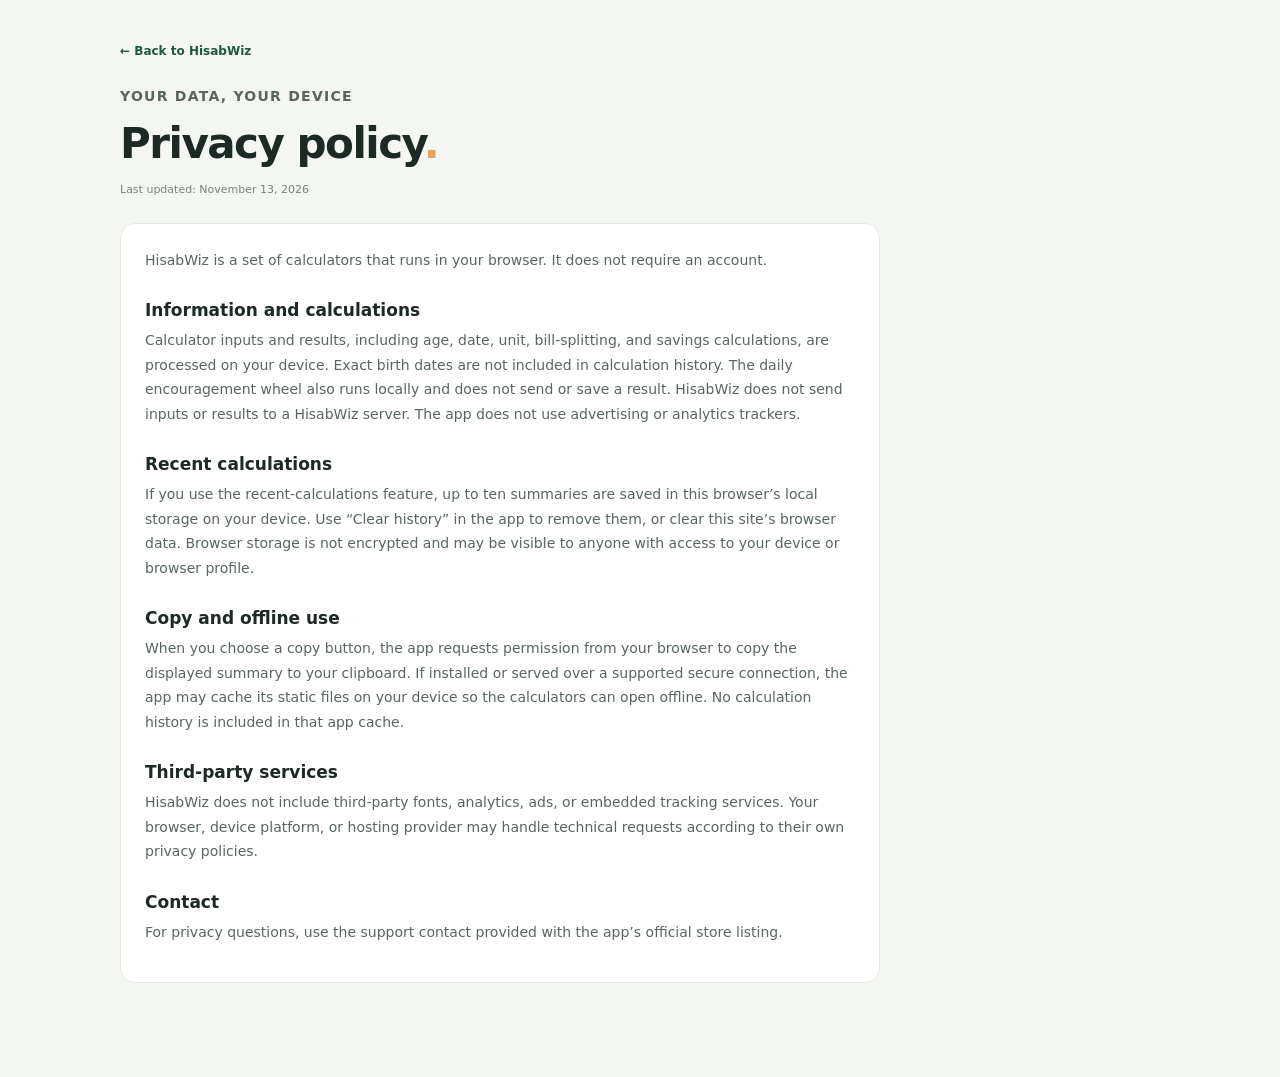
==== privacy.html @ c550ba0a "Initial HisabWiz project Co-authored-by: Copilot <223556219+Copilot@users.noreply.github.com>" ====
<!DOCTYPE html>
<html lang="en">
  <head>
    <meta charset="UTF-8" />
    <meta name="viewport" content="width=device-width, initial-scale=1.0" />
    <meta name="theme-color" content="#287252" />
    <meta name="description" content="HisabWiz privacy information: how calculations and recent history are handled." />
    <title>Privacy — HisabWiz</title>
    <link rel="icon" type="image/svg+xml" href="./icons/favicon.svg" />
    <link rel="stylesheet" href="./styles.css" />
    <style>
      .policy { width: min(760px, 100%); margin: 0 auto; padding: 8px 0 50px; }
      .policy h1 { margin: 10px 0 12px; font-size: clamp(30px, 5vw, 42px); letter-spacing: -1.5px; }
      .policy h2 { margin: 28px 0 8px; font-size: 17px; }
      .policy p, .policy li { color: #58665d; font-size: 14px; line-height: 1.75; }
      .policy a { color: #20583f; font-weight: 700; text-underline-offset: 3px; }
      .policy-updated { color: #78827e !important; font-size: 11px !important; }
      .policy-card { margin-top: 24px; padding: 24px; border: 1px solid var(--line); border-radius: 15px; background: white; }
      .back-link { display: inline-flex; margin-bottom: 26px; color: #20583f; font-size: 12px; font-weight: 700; text-decoration: none; }
      @media (max-width: 760px) { .policy { padding-top: 0; } .policy-card { padding: 19px; } }
    </style>
  </head>
  <body>
    <main class="main-content" style="margin-left:0;max-width:1000px;padding-top:32px">
      <article class="policy">
        <a class="back-link" href="./index.html">← Back to HisabWiz</a>
        <p class="eyebrow">YOUR DATA, YOUR DEVICE</p>
        <h1>Privacy policy<span class="title-dot">.</span></h1>
        <p class="policy-updated">Last updated: November 13, 2026</p>
        <section class="policy-card">
          <p>HisabWiz is a set of calculators that runs in your browser. It does not require an account.</p>
          <h2>Information and calculations</h2>
          <p>Calculator inputs and results, including age, date, unit, bill-splitting, and savings calculations, are processed on your device. Exact birth dates are not included in calculation history. The daily encouragement wheel also runs locally and does not send or save a result. HisabWiz does not send inputs or results to a HisabWiz server. The app does not use advertising or analytics trackers.</p>
          <h2>Recent calculations</h2>
          <p>If you use the recent-calculations feature, up to ten summaries are saved in this browser’s local storage on your device. Use “Clear history” in the app to remove them, or clear this site’s browser data. Browser storage is not encrypted and may be visible to anyone with access to your device or browser profile.</p>
          <h2>Copy and offline use</h2>
          <p>When you choose a copy button, the app requests permission from your browser to copy the displayed summary to your clipboard. If installed or served over a supported secure connection, the app may cache its static files on your device so the calculators can open offline. No calculation history is included in that app cache.</p>
          <h2>Third-party services</h2>
          <p>HisabWiz does not include third-party fonts, analytics, ads, or embedded tracking services. Your browser, device platform, or hosting provider may handle technical requests according to their own privacy policies.</p>
          <h2>Contact</h2>
          <p>For privacy questions, use the support contact provided with the app’s official store listing.</p>
        </section>
      </article>
    </main>
  </body>
</html>
---- styles.css ----
:root {
  color-scheme: light;
  --page: #f4f6f1;
  --surface: #ffffff;
  --surface-soft: #fafbf8;
  --ink: #1d2925;
  --muted: #68756d;
  --line: #e4e9e2;
  --green: #287252;
  --green-dark: #20583f;
  --green-pale: #e8f2eb;
  --shadow: 0 18px 48px rgba(38, 63, 49, 0.09);
}

* { box-sizing: border-box; }

body {
  margin: 0;
  min-width: 320px;
  min-height: 100vh;
  background: var(--page);
  color: var(--ink);
  font-family: system-ui, -apple-system, BlinkMacSystemFont, "Segoe UI", sans-serif;
  -webkit-font-smoothing: antialiased;
}

button, input, select { font: inherit; }
button { color: inherit; }
[hidden] { display: none !important; }
button:focus-visible, a:focus-visible, input:focus-visible, select:focus-visible {
  outline: 3px solid rgba(46, 119, 93, .3);
  outline-offset: 3px;
}

.app-shell { min-height: 100vh; }

.sidebar {
  position: fixed;
  inset: 0 auto 0 0;
  z-index: 3;
  display: flex;
  flex-direction: column;
  width: 248px;
  padding: 28px 16px 20px;
  background: #fff;
  border-right: 1px solid var(--line);
}

.brand {
  display: flex;
  align-items: center;
  gap: 10px;
  margin: 0 0 42px 10px;
  color: var(--ink);
  font: 800 24px/1 system-ui, -apple-system, BlinkMacSystemFont, "Segoe UI", sans-serif;
  letter-spacing: -1.5px;
  text-decoration: none;
}

.brand-mark {
  display: grid;
  width: 35px;
  height: 35px;
  place-items: center;
  border-radius: 12px;
  background: var(--green);
  color: white;
  font: 800 17px/1 system-ui, -apple-system, BlinkMacSystemFont, "Segoe UI", sans-serif;
  letter-spacing: 0;
}

.brand-accent, .title-dot { color: #e3a65b; }
.nav-label, .eyebrow {
  margin: 0;
  color: #87918b;
  font-size: 10px;
  font-weight: 800;
  letter-spacing: 1.25px;
}

.nav-label { padding: 0 12px 10px; }
.nav-group-label { padding-top: 28px; }
.main-nav { display: flex; flex-direction: column; }

.nav-item {
  display: flex;
  align-items: center;
  gap: 13px;
  width: 100%;
  min-height: 45px;
  padding: 0 12px;
  border: 0;
  border-radius: 10px;
  background: transparent;
  color: #66716b;
  font-size: 13px;
  font-weight: 600;
  text-align: left;
  cursor: pointer;
  transition: background .16s ease, color .16s ease;
}

.nav-item:hover { background: #f6f8f4; color: var(--ink); }
.nav-item.active { background: var(--green-pale); color: var(--green-dark); }
.nav-item.active::before { width: 3px; height: 22px; margin-left: -12px; border-radius: 0 3px 3px 0; background: var(--green); content: ""; }
.nav-icon { display: inline-grid; flex: 0 0 20px; width: 20px; height: 20px; place-items: center; font-size: 16px; font-weight: 700; }
svg.nav-icon, .tool-icon svg { fill: none; stroke: currentColor; stroke-linecap: round; stroke-linejoin: round; stroke-width: 1.7; }
svg.nav-icon { padding: 1px; }
.rupee-icon { font-family: system-ui, -apple-system, BlinkMacSystemFont, "Segoe UI", sans-serif; }
.nav-text { min-width: 0; }
.mobile-label { display: none; }

.sidebar-note {
  display: flex;
  gap: 10px;
  margin-top: auto;
  padding: 13px 10px;
  border: 1px solid var(--line);
  border-radius: 12px;
  color: var(--muted);
  font-size: 10px;
  line-height: 1.6;
}

.sidebar-note p { margin: 0; }
.sidebar-note strong { color: var(--ink); font-size: 11px; }
.note-icon { color: var(--green); font-weight: 800; }

.main-content {
  max-width: 1530px;
  min-height: 100vh;
  margin-left: 248px;
  padding: 0 52px 44px;
}

.topbar {
  display: flex;
  align-items: center;
  height: 76px;
  margin-bottom: 32px;
  border-bottom: 1px solid #e8ece6;
}

.topbar-spacer { flex: 1; }
.mobile-brand { display: none; align-items: center; gap: 9px; font: 800 19px system-ui, -apple-system, BlinkMacSystemFont, "Segoe UI", sans-serif; letter-spacing: -1px; }
.install-button { min-height: 34px; margin-right: 12px; padding: 0 12px; font-size: 10px; white-space: nowrap; }

.local-badge {
  display: inline-flex;
  align-items: center;
  gap: 8px;
  color: #78827e;
  font-size: 11px;
  font-weight: 600;
}

.local-badge .status-dot { width: 7px; height: 7px; flex: 0 0 7px; border-radius: 50%; background: #4baf7d; box-shadow: 0 0 0 3px #e4f3e9; }
.badge-mobile { display: none; }
.view { display: none; animation: appear .24s ease; }
.view.active { display: block; }

@keyframes appear {
  from { opacity: 0; transform: translateY(5px); }
  to { opacity: 1; transform: translateY(0); }
}

.welcome-row, .section-heading, .history-heading {
  display: flex;
  align-items: flex-end;
  justify-content: space-between;
  gap: 20px;
}

h1, h2, p { margin-top: 0; }
h1, h2 { font-family: system-ui, -apple-system, BlinkMacSystemFont, "Segoe UI", sans-serif; }

.welcome-row h1, .page-heading h1 {
  margin: 9px 0 7px;
  font-size: clamp(30px, 3.4vw, 42px);
  font-weight: 800;
  letter-spacing: -2px;
  line-height: 1.12;
}

.intro, .page-heading > p:last-child { margin: 0; color: var(--muted); font-size: 14px; }
.date-chip { padding: 8px 12px; border: 1px solid var(--line); border-radius: 9px; background: white; color: #637068; font-size: 11px; font-weight: 700; }

.hero-card {
  position: relative;
  display: grid;
  grid-template-columns: 1.08fr .92fr;
  gap: 40px;
  min-height: 265px;
  margin-top: 30px;
  padding: 33px 38px;
  overflow: hidden;
  border-radius: 18px;
  background: linear-gradient(118deg, #255e48 0%, #2d7554 58%, #357c5b 100%);
  color: white;
}

.hero-copy, .hero-example { position: relative; z-index: 1; }
.hero-topline { display: flex; align-items: center; justify-content: space-between; gap: 12px; }
.hero-kicker { color: #b7d5c6; font-size: 9px; font-weight: 800; letter-spacing: 1.5px; }
.hero-controls { display: flex; align-items: center; gap: 2px; margin-right: -6px; }
.hero-control { display: grid; width: 23px; height: 23px; place-items: center; padding: 0; border: 0; border-radius: 50%; background: transparent; cursor: pointer; }
.hero-control::before { width: 6px; height: 6px; border-radius: 50%; background: rgba(255,255,255,.52); content: ""; transition: width .2s ease, border-radius .2s ease, background .2s ease; }
.hero-control:hover::before { background: rgba(255,255,255,.85); }
.hero-control.active::before { width: 15px; border-radius: 5px; background: #fff; }
.hero-feature-content { animation: hero-feature-in .38s ease both; }
.hero-copy h2 { margin: 13px 0 10px; font-size: clamp(26px, 3vw, 36px); letter-spacing: -1.4px; line-height: 1.13; }
.hero-copy p { max-width: 400px; margin: 0; color: #d3e2d9; font-size: 12px; line-height: 1.7; }
.hero-card.is-changing .hero-feature-content, .hero-card.is-changing .hero-example { animation: hero-feature-in .38s ease both; }

@keyframes hero-feature-in {
  from { opacity: .35; transform: translateY(7px); }
  to { opacity: 1; transform: translateY(0); }
}

.button {
  display: inline-flex;
  align-items: center;
  justify-content: center;
  gap: 12px;
  min-height: 44px;
  padding: 0 17px;
  border: 0;
  border-radius: 9px;
  font-size: 12px;
  font-weight: 700;
  cursor: pointer;
  transition: transform .16s ease, background .16s ease;
}

.button:hover { transform: translateY(-1px); }
.button-light { margin-top: 20px; background: #fff; color: #285d49; }
.button-light:hover { background: #eff8f2; }
.button-primary { background: var(--green); color: white; }
.button-primary:hover { background: var(--green-dark); }
.button-quiet { border: 1px solid var(--line); background: white; color: #5e6a63; }
.button-quiet:hover { background: #f8faf7; }

.hero-example {
  align-self: center;
  padding: 20px 21px 17px;
  border: 1px solid rgba(255,255,255,.19);
  border-radius: 14px;
  background: rgba(15, 51, 37, .22);
  backdrop-filter: blur(4px);
}
.hero-example small { display: block; }

.example-top, .example-values, .example-result { display: flex; align-items: center; justify-content: space-between; }
.example-top { color: #cee3d7; font-size: 8px; font-weight: 800; letter-spacing: 1px; }
.example-dot { width: 7px; height: 7px; border-radius: 50%; background: #e9bd73; }
.example-values { justify-content: flex-start; gap: 13px; padding: 22px 0 18px; }
.example-values div { display: grid; gap: 6px; }
.example-values small { color: #c3d6cb; font-size: 9px; }
.example-values strong { font: 700 17px system-ui, -apple-system, BlinkMacSystemFont, "Segoe UI", sans-serif; }
.example-times { color: #a7c7b5; font-size: 13px; }
.example-result { padding-top: 14px; border-top: 1px solid rgba(255,255,255,.17); color: #d2e3d9; font-size: 10px; }
.example-result strong { color: #fff; font: 800 20px system-ui, -apple-system, BlinkMacSystemFont, "Segoe UI", sans-serif; }
.hero-orb { position: absolute; width: 200px; height: 200px; border: 1px solid rgba(255,255,255,.06); border-radius: 50%; }
.orb-one { top: -135px; right: 7%; }
.orb-two { right: -100px; bottom: -155px; width: 300px; height: 300px; }

.boost-card {
  display: grid;
  grid-template-columns: minmax(0, 1fr) 76px;
  grid-template-areas: "copy wheel" "message wheel";
  align-items: center;
  gap: 9px 12px;
  width: 100%;
  min-width: 0;
  min-height: 132px;
  margin-top: 16px;
  padding: 13px 15px;
  border: 1px solid #dfe9df;
  border-radius: 16px;
  background: radial-gradient(circle at 88% 40%, #f0f7ed, #fff 55%);
}
.boost-copy { grid-area: copy; }
.boost-copy h2 { margin: 4px 0; font-size: 15px; letter-spacing: -.35px; }
.boost-copy > p:not(.eyebrow) { max-width: 330px; margin: 0; color: var(--muted); font-size: 9px; line-height: 1.45; }
.boost-button { min-height: 31px; margin-top: 8px; padding: 0 10px; font-size: 9px; }
.boost-button:disabled { cursor: wait; opacity: .78; }
.boost-wheel-stage { position: relative; display: grid; grid-area: wheel; width: 76px; height: 76px; place-items: center; justify-self: end; align-self: start; margin-top: 2px; }
.boost-pointer {
  position: absolute;
  top: 0;
  z-index: 1;
  width: 0;
  height: 0;
  border-top: 10px solid #fff;
  border-right: 6px solid transparent;
  border-left: 6px solid transparent;
  filter: drop-shadow(0 2px 2px rgba(32,66,47,.2));
}
.boost-wheel {
  position: relative;
  display: grid;
  width: 68px;
  height: 68px;
  place-items: center;
  border: 4px solid rgba(255,255,255,.9);
  border-radius: 50%;
  background: conic-gradient(
    #e8c77d 0 45deg, #de9d78 45deg 90deg, #a9c5a5 90deg 135deg, #8cb5bc 135deg 180deg,
    #a9a0c4 180deg 225deg, #e6a5a9 225deg 270deg, #89b39d 270deg 315deg, #d7bc91 315deg 360deg
  );
  box-shadow: 0 7px 20px rgba(42,72,49,.16), inset 0 0 0 1px rgba(255,255,255,.65);
  transition: transform 4.1s cubic-bezier(.12,.72,.12,1);
}
.boost-emoji { position: absolute; top: 50%; left: 50%; display: grid; width: 10px; height: 10px; place-items: center; transform: translate(-50%,-50%) rotate(var(--angle)) translateY(-23px); font-size: 9px; line-height: 1; }
.boost-wheel-center { position: relative; z-index: 1; display: grid; width: 24px; height: 24px; place-items: center; border: 1px solid rgba(255,255,255,.86); border-radius: 50%; background: rgba(255,255,255,.92); color: #94733d; font-size: 12px; box-shadow: 0 2px 8px rgba(42,72,49,.13); }
.boost-message { grid-area: message; padding: 8px 10px; border: 1px solid rgba(224,233,221,.9); border-radius: 9px; background: rgba(255,255,255,.76); }
.boost-message p { margin: 0 0 3px; color: var(--green-dark); font-size: 10px; font-weight: 750; line-height: 1.4; }
.boost-message blockquote { margin: 0; color: #748077; font-size: 9px; font-style: italic; line-height: 1.45; }

.section-heading { align-items: flex-end; margin: 35px 0 16px; }
.section-heading h2 { margin: 6px 0 0; font-size: 20px; letter-spacing: -.7px; }
.tool-count { color: #89938e; font-size: 10px; font-weight: 600; }

.tool-grid { display: grid; grid-template-columns: repeat(3, minmax(0, 1fr)); gap: 12px; }
.tool-card {
  position: relative;
  display: flex;
  min-height: 146px;
  flex-direction: column;
  align-items: flex-start;
  padding: 15px 16px;
  border: 1px solid var(--line);
  border-radius: 13px;
  background: white;
  text-align: left;
  cursor: pointer;
  transition: transform .16s ease, box-shadow .16s ease, border-color .16s ease;
}

.tool-card:hover { transform: translateY(-2px); border-color: #cddbd1; box-shadow: 0 10px 24px rgba(38,63,49,.06); }
.tool-icon { display: grid; width: 34px; height: 34px; place-items: center; margin-bottom: 10px; border-radius: 11px; color: var(--green-dark); background: #eaf4ed; font-size: 17px; font-weight: 800; }
.tool-icon svg { width: 18px; height: 18px; }
.basic-tool .tool-icon { background: #eef0fb; color: #555e9b; }
.shop-tool .tool-icon { background: #fcf0e7; color: #b56d39; }
.property-tool .tool-icon { background: #f1ecf8; color: #7d679f; }
.emi-tool .tool-icon { background: #eaf1f8; color: #52779c; }
.more-tool .tool-icon, .savings-tool .tool-icon { background: #edf3e6; color: #6c7d39; }
.percentage-tool .tool-icon { background: #fbf2df; color: #a77a31; }
.dates-tool .tool-icon, .age-tool .tool-icon { background: #eaf1f8; color: #52779c; }
.converter-tool .tool-icon { background: #f1ecf8; color: #7d679f; }
.fuel-tool .tool-icon { background: #fcf0e7; color: #b56d39; }
.split-tool .tool-icon { background: #f1ecf8; color: #7d679f; }
.tool-tag { position: absolute; top: 24px; left: 57px; color: #929a95; font-size: 8px; font-weight: 800; letter-spacing: .9px; }
.tool-card strong { margin-bottom: 4px; font: 700 13px system-ui, -apple-system, BlinkMacSystemFont, "Segoe UI", sans-serif; }
.tool-card small { color: var(--muted); font-size: 10px; line-height: 1.5; }
.tool-arrow { position: absolute; right: 15px; bottom: 14px; color: #96a19a; font-size: 14px; }
.tool-guidance { margin-top: 16px; padding: 16px 18px; border: 1px solid var(--line); border-radius: 12px; background: #fff; }
.tool-guidance strong { font-size: 12px; }
.tool-guidance p { margin: 5px 0 0; color: var(--muted); font-size: 11px; line-height: 1.6; }
.more-grid .tool-card { min-height: 152px; }

.history-section { margin-top: 5px; }
.history-heading { margin-bottom: 12px; }
.text-button { padding: 5px 0; border: 0; background: transparent; color: var(--green); font-size: 10px; font-weight: 700; cursor: pointer; }
.history-list { overflow: hidden; border: 1px solid var(--line); border-radius: 12px; background: white; }
.empty-history { padding: 18px; color: #8a948e; font-size: 11px; text-align: center; }
.history-item { display: flex; align-items: center; justify-content: space-between; gap: 12px; padding: 12px 15px; border-bottom: 1px solid #f0f2ee; }
.history-item:last-child { border-bottom: 0; }
.history-item div { display: grid; gap: 3px; }
.history-item strong { font-size: 11px; }
.history-item small { color: var(--muted); font-size: 9px; }
.history-item b { font-size: 11px; }
.disclaimer { margin: 16px 0 0; color: #929a95; font-size: 9px; line-height: 1.6; }
.disclaimer a { margin-left: 4px; color: var(--green-dark); font-weight: 700; text-underline-offset: 2px; }

.page-heading { margin-bottom: 26px; }
.page-heading h1 { font-size: clamp(28px, 3vw, 38px); }
.page-heading > p:last-child { font-size: 13px; }
.calculator-layout { display: grid; grid-template-columns: minmax(0, 1.04fr) minmax(0, .96fr); align-items: stretch; gap: 16px; }
.panel { border: 1px solid var(--line); border-radius: 15px; background: white; box-shadow: 0 5px 18px rgba(35,58,43,.025); }
.input-panel { padding: 24px; }
.panel-title { display: flex; align-items: center; gap: 12px; margin-bottom: 23px; }
.panel-title h2 { margin: 0 0 3px; font-size: 15px; letter-spacing: -.35px; }
.panel-title p { margin: 0; color: var(--muted); font-size: 10px; }
.mini-icon { display: grid; width: 38px; height: 38px; place-items: center; border-radius: 12px; font-size: 18px; font-weight: 800; }
.mint { background: #e9f4ed; color: var(--green); }
.peach { background: #fcf0e7; color: #b56d39; }
.lavender { background: #f1ecf8; color: #7d679f; }
.blue { background: #eaf1f8; color: #52779c; }
.field { display: grid; gap: 8px; margin: 0 0 16px; color: #435149; font-size: 11px; font-weight: 700; }
.input-shell { display: flex; align-items: center; min-height: 47px; overflow: hidden; border: 1px solid #e3e9e2; border-radius: 9px; background: #fcfdfa; transition: border-color .15s, box-shadow .15s; }
.input-shell:focus-within { border-color: #8bb9a1; box-shadow: 0 0 0 3px rgba(46,119,93,.09); }
.input-shell input, .input-shell select { width: 100%; min-width: 0; height: 45px; padding: 0 12px; border: 0; outline: 0; background: transparent; color: var(--ink); font-size: 13px; font-weight: 600; }
.input-shell select { width: auto; min-width: 100px; border-left: 1px solid #e8ece6; color: #657169; cursor: pointer; }
.input-prefix, .input-suffix { display: grid; flex-shrink: 0; height: 45px; place-items: center; padding: 0 12px; background: #f4f7f2; color: #76827a; font-size: 11px; font-weight: 700; }
.input-prefix { border-right: 1px solid #e8ece6; }
.input-suffix { border-left: 1px solid #e8ece6; white-space: nowrap; font-size: 10px; }
.field-row { display: grid; grid-template-columns: 1fr 1fr; gap: 12px; }
.optional { color: #9aa39d; font-weight: 500; }
.form-actions { display: flex; gap: 9px; margin-top: 22px; }
.helper-text { margin: 14px 0 0; color: #69766d; font-size: 10px; line-height: 1.6; }

.result-panel { position: relative; min-height: 370px; padding: 24px; background: linear-gradient(145deg, #fff 45%, #f8fbf7); }
.result-topline { display: flex; align-items: center; justify-content: space-between; }
.result-label { color: #829087; font-size: 9px; font-weight: 800; letter-spacing: 1.2px; }
.icon-button { display: grid; width: 30px; height: 30px; place-items: center; border: 1px solid var(--line); border-radius: 8px; background: white; color: #65746b; font-size: 16px; cursor: pointer; }
.icon-button:hover { color: var(--green); border-color: #b9d1c2; }
.result-caption { margin: 25px 0 5px; color: #77837b; font-size: 11px; }
.big-result { display: block; color: #245c46; font: 800 clamp(27px, 3vw, 36px)/1.2 system-ui, -apple-system, BlinkMacSystemFont, "Segoe UI", sans-serif; letter-spacing: -1.4px; overflow-wrap: anywhere; }
.result-divider { height: 1px; margin: 22px 0 10px; background: var(--line); }
.result-line { display: flex; justify-content: space-between; gap: 12px; padding: 10px 0; color: #68756d; font-size: 12px; }
.result-line strong { color: #394840; font-size: 11px; text-align: right; }
.result-profit { margin-top: 5px; padding-top: 14px; border-top: 1px dashed #dfe6de; }
.result-profit strong { color: var(--green); }
.result-note { display: flex; gap: 9px; margin-top: 18px; padding: 11px; border-radius: 9px; background: #f2f7f2; color: #7c8980; font-size: 9px; line-height: 1.55; }
.result-note > span { display: grid; flex: 0 0 15px; width: 15px; height: 15px; place-items: center; border-radius: 50%; background: #dcebe0; color: var(--green); font-size: 9px; font-weight: 800; }
.result-note p { margin: 0; }
.result-footnote { margin-top: 9px; }
.property-value { display: grid; gap: 7px; margin-top: 16px; padding: 13px; border-radius: 10px; background: #f3f7f2; color: #77827c; font-size: 10px; }
.property-value strong { color: var(--green-dark); font: 800 18px system-ui, -apple-system, BlinkMacSystemFont, "Segoe UI", sans-serif; }

.basic-calculator { width: min(390px, 100%); margin: 0 auto; padding: 18px; }
.basic-display { display: flex; min-height: 112px; flex-direction: column; align-items: flex-end; justify-content: flex-end; gap: 8px; padding: 15px 12px 18px; overflow: hidden; }
.basic-display span { max-width: 100%; overflow: hidden; color: #8b9690; font-size: 11px; text-overflow: ellipsis; white-space: nowrap; }
.basic-display output { max-width: 100%; overflow: hidden; color: #263a30; font: 700 clamp(38px, 10vw, 50px)/1.1 system-ui, -apple-system, BlinkMacSystemFont, "Segoe UI", sans-serif; letter-spacing: -2px; text-overflow: ellipsis; }
.keypad { display: grid; grid-template-columns: repeat(4, 1fr); gap: 9px; }
.key { min-height: 59px; border: 1px solid #eef0ed; border-radius: 12px; background: #fafbf9; color: #34443a; font-size: 17px; font-weight: 700; cursor: pointer; transition: background .15s, transform .15s; }
.key:hover { transform: translateY(-1px); background: #f0f5ef; }
.key-soft { background: #f0f4ef; color: #5d6e63; font-size: 13px; }
.key-operator { background: #eef5ef; color: var(--green); font-size: 20px; }
.key-equals { background: var(--green); color: white; }
.key-equals:hover { background: var(--green-dark); }
.key-zero { grid-column: span 2; }

.toast { position: fixed; right: 24px; bottom: 24px; z-index: 10; padding: 11px 16px; transform: translateY(12px); border-radius: 9px; background: #243b30; color: white; font-size: 11px; opacity: 0; pointer-events: none; transition: opacity .2s, transform .2s; }
.toast.show { transform: translateY(0); opacity: 1; }
.floating-back {
  position: fixed;
  right: 24px;
  bottom: 22px;
  z-index: 5;
  display: inline-flex;
  align-items: center;
  gap: 8px;
  min-height: 46px;
  padding: 0 16px 0 13px;
  overflow: hidden;
  border: 1px solid rgba(255,255,255,.78);
  border-radius: 999px;
  background: rgba(255,255,255,.68);
  color: var(--green-dark);
  box-shadow: 0 10px 28px rgba(34,66,48,.16), inset 0 1px 0 rgba(255,255,255,.85);
  backdrop-filter: blur(16px);
  -webkit-backdrop-filter: blur(16px);
  font-size: 12px;
  font-weight: 750;
  cursor: pointer;
  transition: transform .2s ease, box-shadow .2s ease, background .2s ease;
}
.floating-back::before {
  position: absolute;
  inset: -20% auto -20% -60%;
  width: 42%;
  transform: skewX(-20deg);
  background: linear-gradient(90deg, transparent, rgba(255,255,255,.72), transparent);
  content: "";
  animation: glass-sheen 5s ease-in-out infinite;
}
.floating-back:hover { transform: translateY(-3px); background: rgba(255,255,255,.84); box-shadow: 0 14px 32px rgba(34,66,48,.2); }
.floating-back:active { transform: translateY(0) scale(.97); }
.floating-back svg { position: relative; width: 17px; height: 17px; fill: none; stroke: currentColor; stroke-linecap: round; stroke-linejoin: round; stroke-width: 1.8; }
.floating-back span { position: relative; }

@keyframes glass-sheen {
  0%, 62% { left: -60%; }
  88%, 100% { left: 125%; }
}

@media (min-width: 1450px) {
  .main-content { margin-right: auto; }
}

@media (max-width: 1100px) {
  .main-content { padding-right: 30px; padding-left: 30px; }
  .sidebar { width: 220px; }
  .main-content { margin-left: 220px; }
  .tool-grid { grid-template-columns: repeat(2, minmax(0, 1fr)); }
  .hero-card { gap: 22px; padding: 28px; }
  .boost-card { grid-template-columns: minmax(0, 1fr) 72px; gap: 8px; padding: 12px; }
  .boost-wheel-stage { width: 72px; height: 72px; }
  .boost-wheel { width: 64px; height: 64px; }
}

@media (max-width: 760px) {
  .sidebar { inset: auto 0 0; width: 100%; height: 67px; padding: 5px 7px max(5px, env(safe-area-inset-bottom)); border-top: 1px solid var(--line); border-right: 0; background: rgba(255,255,255,.97); }
  .sidebar .brand, .sidebar > .nav-label, .sidebar-note { display: none; }
  .main-nav { height: 100%; flex-direction: row; justify-content: space-around; gap: 2px; }
  .main-nav .nav-group-label { display: none; }
  .nav-item { width: auto; min-width: 0; min-height: 52px; flex: 1; flex-direction: column; justify-content: center; gap: 3px; padding: 2px 1px; border-radius: 9px; color: #627068; font-size: 9px; }
  .nav-item.active::before { display: none; }
  .nav-item.active { background: #eaf3ec; color: var(--green-dark); }
  .nav-text { max-width: 100%; overflow: hidden; text-overflow: ellipsis; white-space: nowrap; }
  .desktop-label { display: none; }
  .mobile-label { display: inline; }
  .nav-icon { flex: 0 0 21px; width: 21px; height: 21px; font-size: 17px; }
  .local-badge { gap: 6px; font-size: 9px; }
  .badge-desktop { display: none; }
  .badge-mobile { display: inline; }
  .install-button { min-height: 32px; margin-right: 8px; padding: 0 9px; font-size: 9px; }
  .main-content { min-height: calc(100vh - 67px); margin-left: 0; padding: 0 20px 96px; }
  .floating-back { right: 16px; bottom: calc(67px + 14px + env(safe-area-inset-bottom)); }
  .topbar { height: 61px; margin-bottom: 24px; }
  .mobile-brand { display: flex; }
  .mobile-brand .brand-mark { width: 29px; height: 29px; border-radius: 9px; font-size: 14px; }
  .local-badge { font-size: 9px; }
  .welcome-row { align-items: flex-start; }
  .date-chip { display: none; }
  .welcome-row h1 { font-size: 32px; }
  .intro { max-width: 310px; font-size: 12px; line-height: 1.6; }
  .hero-card { grid-template-columns: 1fr; gap: 23px; margin-top: 23px; padding: 24px; }
  .hero-copy h2 { font-size: 30px; }
  .hero-example { width: 100%; }
  .example-values { padding: 17px 0 15px; }
  .example-values strong { font-size: 15px; }
  .boost-card { grid-template-columns: minmax(0, 1fr) 68px; grid-template-areas: "copy wheel" "message wheel"; gap: 8px; margin-top: 16px; padding: 12px; }
  .boost-copy h2 { font-size: 15px; }
  .boost-wheel-stage { width: 68px; height: 68px; }
  .boost-wheel { width: 60px; height: 60px; border-width: 4px; }
  .boost-emoji { width: 8px; height: 8px; transform: translate(-50%,-50%) rotate(var(--angle)) translateY(-20px); font-size: 8px; }
  .boost-wheel-center { width: 21px; height: 21px; font-size: 11px; }
  .boost-pointer { border-top-width: 9px; border-right-width: 5px; border-left-width: 5px; }
  .boost-message { padding: 8px; }
  .boost-message p { font-size: 9px; }
  .boost-message blockquote { font-size: 8px; }
  .tool-grid { grid-template-columns: repeat(2, minmax(0, 1fr)); gap: 9px; }
  .more-grid .tool-card { min-height: 150px; }
  .tool-card { min-height: 145px; padding: 13px; }
  .tool-card strong { font-size: 11px; }
  .tool-card small { max-width: 150px; font-size: 9px; }
  .tool-tag { top: 22px; left: 52px; font-size: 7px; letter-spacing: .65px; }
  .tool-icon { width: 29px; height: 29px; margin-bottom: 10px; }
  .section-heading { margin-top: 29px; }
  .section-heading h2 { font-size: 18px; }
  .calculator-layout { grid-template-columns: 1fr; }
  .page-heading { margin-bottom: 20px; }
  .page-heading h1 { font-size: 30px; }
  .input-panel, .result-panel { padding: 20px; }
  .result-panel { min-height: auto; }
  .field { font-size: 11px; }
  .big-result { font-size: 34px; }
  .basic-calculator { margin-top: 8px; }
  .key { min-height: 62px; }
}

@media (max-width: 380px) {
  .main-content { padding-right: 14px; padding-left: 14px; }
  .tool-grid { gap: 7px; }
  .tool-card { min-height: 142px; padding: 11px; }
  .tool-tag { left: 48px; font-size: 6.5px; }
  .hero-card { padding: 20px; }
  .form-actions .button { padding: 0 12px; font-size: 11px; }
  .local-badge { font-size: 8px; }
}

@media (prefers-reduced-motion: reduce) {
  *, *::before, *::after { scroll-behavior: auto !important; animation-duration: .01ms !important; transition-duration: .01ms !important; }
}
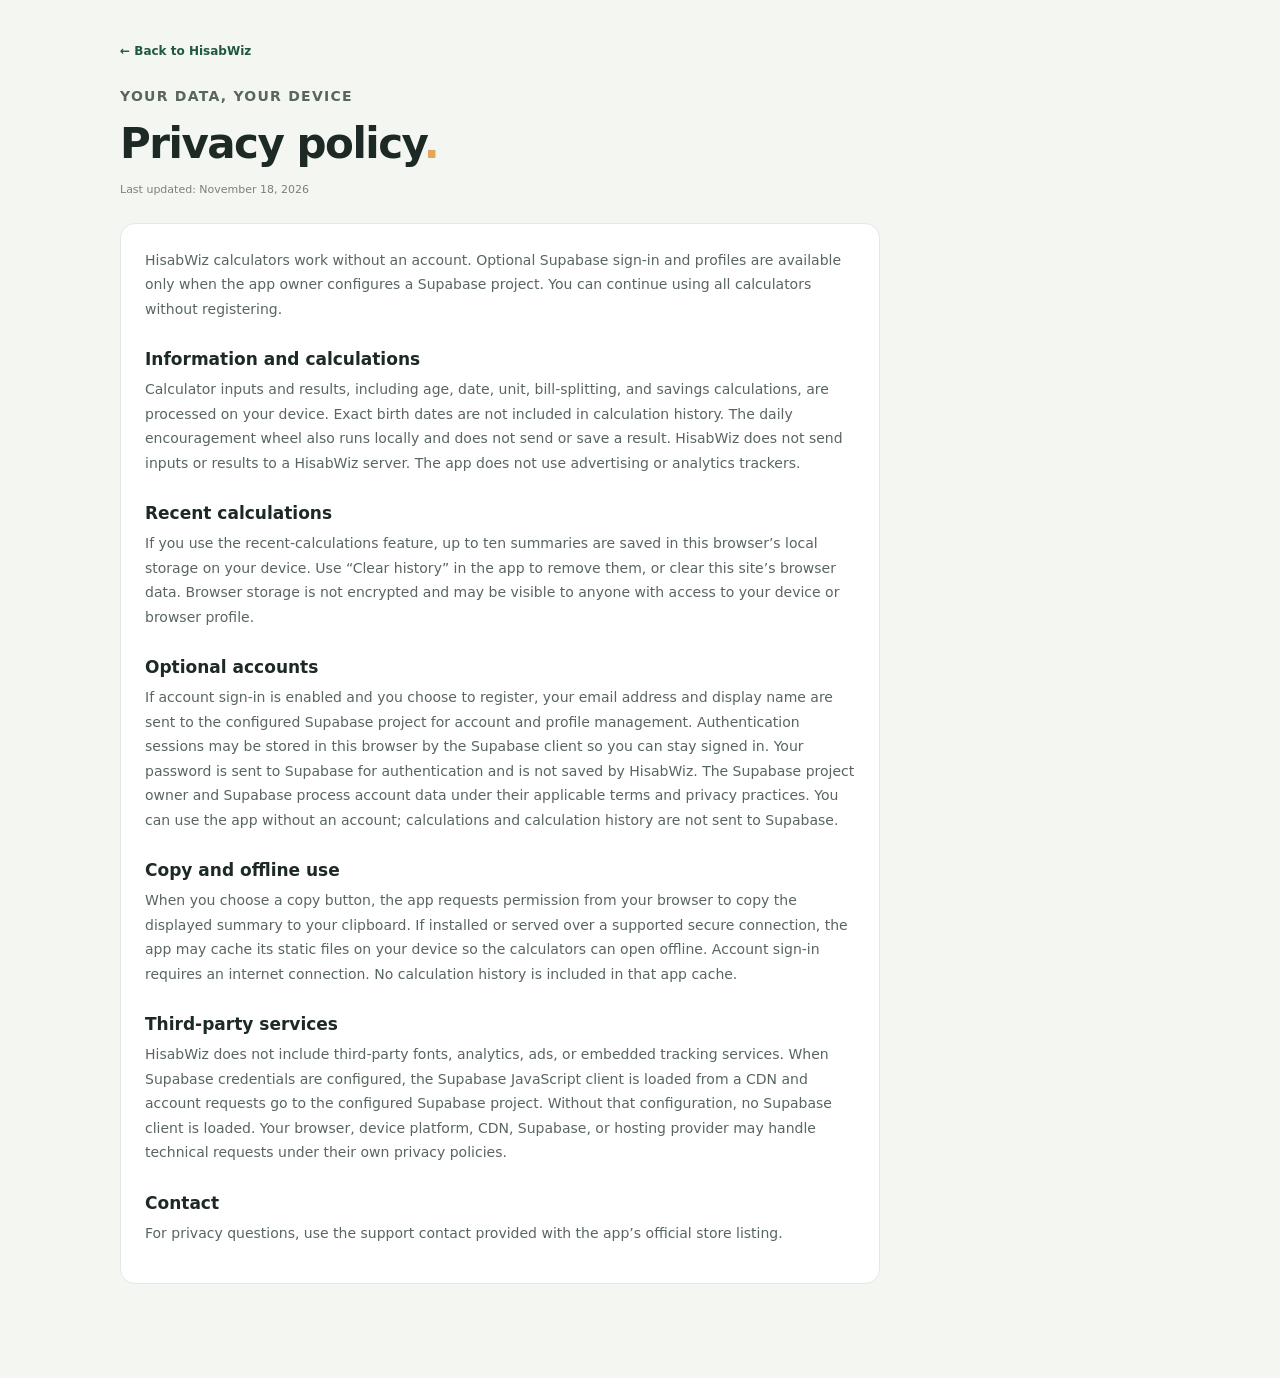
==== commit ca700181: "Upgrade calculators and add optional Supabase auth Co-authored-by: Copilot <223556219+Copilot@users." ====
--- a/privacy.html
+++ b/privacy.html
@@ -26,17 +26,19 @@
         <a class="back-link" href="./index.html">← Back to HisabWiz</a>
         <p class="eyebrow">YOUR DATA, YOUR DEVICE</p>
         <h1>Privacy policy<span class="title-dot">.</span></h1>
-        <p class="policy-updated">Last updated: November 13, 2026</p>
+        <p class="policy-updated">Last updated: November 18, 2026</p>
         <section class="policy-card">
-          <p>HisabWiz is a set of calculators that runs in your browser. It does not require an account.</p>
+          <p>HisabWiz calculators work without an account. Optional Supabase sign-in and profiles are available only when the app owner configures a Supabase project. You can continue using all calculators without registering.</p>
           <h2>Information and calculations</h2>
           <p>Calculator inputs and results, including age, date, unit, bill-splitting, and savings calculations, are processed on your device. Exact birth dates are not included in calculation history. The daily encouragement wheel also runs locally and does not send or save a result. HisabWiz does not send inputs or results to a HisabWiz server. The app does not use advertising or analytics trackers.</p>
           <h2>Recent calculations</h2>
           <p>If you use the recent-calculations feature, up to ten summaries are saved in this browser’s local storage on your device. Use “Clear history” in the app to remove them, or clear this site’s browser data. Browser storage is not encrypted and may be visible to anyone with access to your device or browser profile.</p>
+          <h2>Optional accounts</h2>
+          <p>If account sign-in is enabled and you choose to register, your email address and display name are sent to the configured Supabase project for account and profile management. Authentication sessions may be stored in this browser by the Supabase client so you can stay signed in. Your password is sent to Supabase for authentication and is not saved by HisabWiz. The Supabase project owner and Supabase process account data under their applicable terms and privacy practices. You can use the app without an account; calculations and calculation history are not sent to Supabase.</p>
           <h2>Copy and offline use</h2>
-          <p>When you choose a copy button, the app requests permission from your browser to copy the displayed summary to your clipboard. If installed or served over a supported secure connection, the app may cache its static files on your device so the calculators can open offline. No calculation history is included in that app cache.</p>
+          <p>When you choose a copy button, the app requests permission from your browser to copy the displayed summary to your clipboard. If installed or served over a supported secure connection, the app may cache its static files on your device so the calculators can open offline. Account sign-in requires an internet connection. No calculation history is included in that app cache.</p>
           <h2>Third-party services</h2>
-          <p>HisabWiz does not include third-party fonts, analytics, ads, or embedded tracking services. Your browser, device platform, or hosting provider may handle technical requests according to their own privacy policies.</p>
+          <p>HisabWiz does not include third-party fonts, analytics, ads, or embedded tracking services. When Supabase credentials are configured, the Supabase JavaScript client is loaded from a CDN and account requests go to the configured Supabase project. Without that configuration, no Supabase client is loaded. Your browser, device platform, CDN, Supabase, or hosting provider may handle technical requests under their own privacy policies.</p>
           <h2>Contact</h2>
           <p>For privacy questions, use the support contact provided with the app’s official store listing.</p>
         </section>
--- a/styles.css
+++ b/styles.css
@@ -16,7 +16,7 @@
 
 body {
   margin: 0;
-  min-width: 320px;
+  min-width: 280px;
   min-height: 100vh;
   background: var(--page);
   color: var(--ink);
@@ -239,6 +239,20 @@
 .button-primary:hover { background: var(--green-dark); }
 .button-quiet { border: 1px solid var(--line); background: white; color: #5e6a63; }
 .button-quiet:hover { background: #f8faf7; }
+.account-button { min-height: 36px; margin-right: 14px; padding: 0 12px; font-size: 10px; white-space: nowrap; }
+.auth-panel { width: min(560px, 100%); margin: 0 auto; padding: 25px; }
+.auth-form { display: grid; gap: 15px; }
+.auth-submit { width: 100%; margin-top: 3px; }
+.auth-submit:disabled { cursor: not-allowed; opacity: .6; }
+.auth-switch { margin: 19px 0 0; color: var(--muted); font-size: 12px; text-align: center; }
+.text-button { padding: 0; border: 0; background: none; color: var(--green-dark); font-size: inherit; font-weight: 750; text-decoration: underline; text-underline-offset: 3px; cursor: pointer; }
+.auth-message { margin: 12px 0 0; color: var(--green-dark); font-size: 12px; line-height: 1.55; }
+.auth-message:empty { display: none; }
+.auth-message.is-error { color: #9e3f36; }
+.auth-setup-note { margin: 15px 0 0; padding: 11px 12px; border: 1px solid #e8dfc9; border-radius: 9px; background: #fbf8f0; color: #716447; font-size: 11px; line-height: 1.55; }
+.auth-skip { width: 100%; margin-top: 13px; }
+.profile-email { margin: 0 0 17px; color: var(--muted); font-size: 12px; overflow-wrap: anywhere; }
+.form-actions { flex-wrap: wrap; }
 
 .hero-example {
   align-self: center;
@@ -322,6 +336,11 @@
 .tool-count { color: #89938e; font-size: 10px; font-weight: 600; }
 
 .tool-grid { display: grid; grid-template-columns: repeat(3, minmax(0, 1fr)); gap: 12px; }
+.tool-grid > .shop-tool { order: -5; }
+.tool-grid > .emi-tool { order: -4; }
+.tool-grid > .percentage-tool { order: -3; }
+.tool-grid > .fuel-tool { order: -2; }
+.tool-grid > .property-tool { order: -1; }
 .tool-card {
   position: relative;
   display: flex;
@@ -349,6 +368,7 @@
 .dates-tool .tool-icon, .age-tool .tool-icon { background: #eaf1f8; color: #52779c; }
 .converter-tool .tool-icon { background: #f1ecf8; color: #7d679f; }
 .fuel-tool .tool-icon { background: #fcf0e7; color: #b56d39; }
+.electricity-tool .tool-icon { background: #fff4d8; color: #98711b; }
 .split-tool .tool-icon { background: #f1ecf8; color: #7d679f; }
 .tool-tag { position: absolute; top: 24px; left: 57px; color: #929a95; font-size: 8px; font-weight: 800; letter-spacing: .9px; }
 .tool-card strong { margin-bottom: 4px; font: 700 13px system-ui, -apple-system, BlinkMacSystemFont, "Segoe UI", sans-serif; }
@@ -401,6 +421,11 @@
 .helper-text { margin: 14px 0 0; color: #69766d; font-size: 10px; line-height: 1.6; }
 
 .result-panel { position: relative; min-height: 370px; padding: 24px; background: linear-gradient(145deg, #fff 45%, #f8fbf7); }
+.result-panel.result-reveal, .basic-display.result-reveal { border-color: #93b89f; animation: result-reveal .65s ease-out both; }
+@keyframes result-reveal {
+  from { opacity: .7; transform: translateY(14px); box-shadow: 0 0 0 rgba(38,63,49,0); }
+  to { opacity: 1; transform: translateY(0); box-shadow: 0 12px 30px rgba(38,63,49,.1); }
+}
 .result-topline { display: flex; align-items: center; justify-content: space-between; }
 .result-label { color: #829087; font-size: 9px; font-weight: 800; letter-spacing: 1.2px; }
 .icon-button { display: grid; width: 30px; height: 30px; place-items: center; border: 1px solid var(--line); border-radius: 8px; background: white; color: #65746b; font-size: 16px; cursor: pointer; }
@@ -415,6 +440,9 @@
 .result-note { display: flex; gap: 9px; margin-top: 18px; padding: 11px; border-radius: 9px; background: #f2f7f2; color: #7c8980; font-size: 9px; line-height: 1.55; }
 .result-note > span { display: grid; flex: 0 0 15px; width: 15px; height: 15px; place-items: center; border-radius: 50%; background: #dcebe0; color: var(--green); font-size: 9px; font-weight: 800; }
 .result-note p { margin: 0; }
+.calculation-details { margin-top: 15px; padding: 12px; border: 1px solid var(--line); border-radius: 9px; background: #fff; color: #536158; font-size: 10px; line-height: 1.6; }
+.calculation-details summary { color: var(--green-dark); font-size: 11px; font-weight: 700; cursor: pointer; }
+.calculation-details p { margin: 8px 0 0; }
 .result-footnote { margin-top: 9px; }
 .property-value { display: grid; gap: 7px; margin-top: 16px; padding: 13px; border-radius: 10px; background: #f3f7f2; color: #77827c; font-size: 10px; }
 .property-value strong { color: var(--green-dark); font: 800 18px system-ui, -apple-system, BlinkMacSystemFont, "Segoe UI", sans-serif; }
@@ -470,6 +498,7 @@
 .floating-back:active { transform: translateY(0) scale(.97); }
 .floating-back svg { position: relative; width: 17px; height: 17px; fill: none; stroke: currentColor; stroke-linecap: round; stroke-linejoin: round; stroke-width: 1.8; }
 .floating-back span { position: relative; }
+.mobile-back { display: none; }
 
 @keyframes glass-sheen {
   0%, 62% { left: -60%; }
@@ -504,11 +533,16 @@
   .mobile-label { display: inline; }
   .nav-icon { flex: 0 0 21px; width: 21px; height: 21px; font-size: 17px; }
   .local-badge { gap: 6px; font-size: 9px; }
+  .account-button { min-height: 32px; margin-right: 7px; padding: 0 9px; font-size: 9px; }
   .badge-desktop { display: none; }
   .badge-mobile { display: inline; }
   .install-button { min-height: 32px; margin-right: 8px; padding: 0 9px; font-size: 9px; }
   .main-content { min-height: calc(100vh - 67px); margin-left: 0; padding: 0 20px 96px; }
   .floating-back { right: 16px; bottom: calc(67px + 14px + env(safe-area-inset-bottom)); }
+  .mobile-back { display: grid; width: 40px; height: 40px; flex: 0 0 40px; place-items: center; margin-right: 8px; padding: 0; border: 1px solid #dfe9e1; border-radius: 13px; background: #f3f8f3; color: var(--green-dark); cursor: pointer; transition: background .16s ease, transform .16s ease; }
+  .mobile-back:hover { background: #e8f2eb; }
+  .mobile-back:active { transform: scale(.94); }
+  .mobile-back svg { width: 16px; height: 16px; fill: none; stroke: currentColor; stroke-linecap: round; stroke-linejoin: round; stroke-width: 2; }
   .topbar { height: 61px; margin-bottom: 24px; }
   .mobile-brand { display: flex; }
   .mobile-brand .brand-mark { width: 29px; height: 29px; border-radius: 9px; font-size: 14px; }
@@ -560,6 +594,11 @@
   .hero-card { padding: 20px; }
   .form-actions .button { padding: 0 12px; font-size: 11px; }
   .local-badge { font-size: 8px; }
+  .account-button { margin-right: 5px; padding: 0 7px; font-size: 8px; }
+}
+
+@media (max-width: 300px) {
+  .local-badge { display: none; }
 }
 
 @media (prefers-reduced-motion: reduce) {
